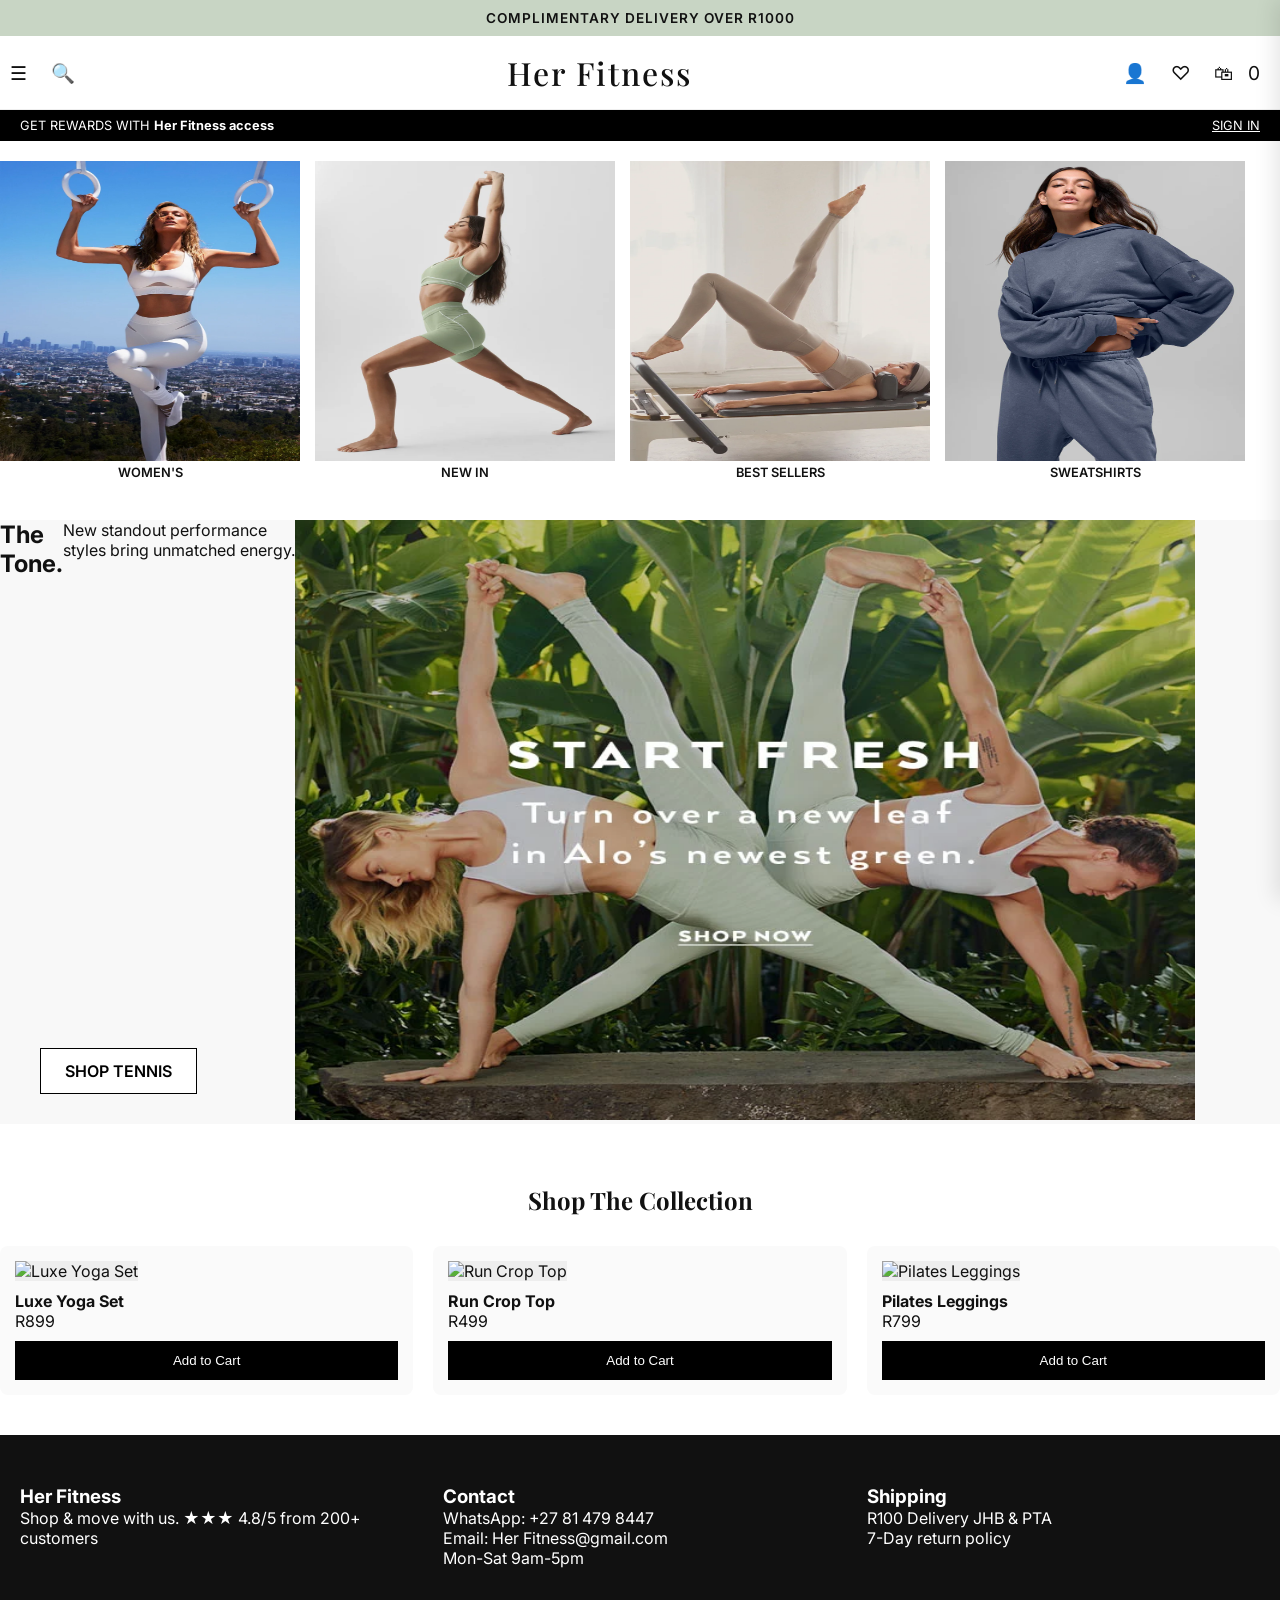
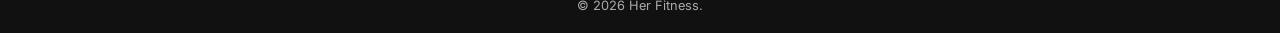
==== index.html @ 97566b0d "initial commit" ====
<!DOCTYPE html>
<html lang="en">
<head>
  <meta charset="UTF-8">
  <meta name="viewport" content="width=device-width, initial-scale=1.0">
  <title>Her Fitness - Shop & move with us</title>
  <link rel="stylesheet" href="style.css">
</head>
<body>
  <!-- Top Bar -->
  <div class="top-bar">COMPLIMENTARY DELIVERY OVER R1000</div>

  <!-- Header -->
  <header>
    <div class="container header-wrap">
      <div class="left-icons">
        <span class="menu-icon" onclick="toggleMobileMenu()">☰</span>
        <span class="search-icon">🔍</span>
      </div>
      <div class="logo">Her Fitness</div>
      <div class="right-icons">
        <span>👤</span>
        <span>♡</span>
        <span class="cart-icon" onclick="toggleCart()">🛍 <span id="cart-count">0</span></span>
      </div>
    </div>
  </header>

  <!-- Rewards Bar -->
  <div class="rewards-bar">
    <span>GET REWARDS WITH <b>Her Fitness access</b></span>
    <a href="#">SIGN IN</a>
  </div>

  <!-- Categories -->
  <section class="categories container">
    <div class="cat">
    <div><img src="picture\W5417803299.webp"alt="WOMAEN'S" width="300" height="300"></div>
      <p>WOMEN'S</p>
    </div>
    <div class="cat">
      <div><img src="picture\W6519R_08023_b1_s1_a5_dSU26_m246_1_750x.webp" alt="New In" width="300" height="300"></div>
      <p>NEW IN</p>
    </div>
    <div class="cat">
      <div><img src="picture\W5766R_05438_b1_s1_a6_1_m191_750x.webp" alt="BEST SELLERS" width="300" height="300"></div>
      <p>BEST SELLERS</p>
    </div>
    <div class="cat">
      <div><img src="picture\M3254R_05435_b1_s1_a2_m209_750x.webp" alt="SWEATSHIRTS" width="300" height="300"></div>
      <p>SWEATSHIRTS</p>
    </div>
</section>
  <!-- Hero Banner -->
  <section class="hero-banner">
    <div class="hero-text">
    </div>
      <p><h1>The</i><br>Tone.</h1></p>
      <p>New standout performance<br>styles bring unmatched energy.</p>
    </div>
    <div class="cat">
    <div><img src="picture\alo-hp-mobile-template_1e4f0332-3c9d-422d-88d6-9ad0d7ca3543_750x.webp" alt="TENNIS" width="900" height="600"></div>
    <a href="#products" class="shop-btn">SHOP TENNIS</a>
    </div>

  </section>

  <!-- Products -->
  <section id="products" class="products container">
    <h2>Shop The Collection</h2>
    <div class="product-grid" id="productGrid">
      <!-- Products will load here via JS -->
    </div>
  </section>

  <!-- Footer -->
  <footer id="contact">
    <div class="container footer-grid">
      <div>
        <h3>Her Fitness</h3>
        <p>Shop & move with us. ★★★ 4.8/5 from 200+ customers</p>
      </div>
      <div>
        <h3>Contact</h3>
        <p>WhatsApp: +27 81 479 8447</p>
        <p>Email: Her Fitness@gmail.com</p>
        <p>Mon-Sat 9am-5pm</p>
      </div>
      <div>
        <h3>Shipping</h3>
        <p>R100 Delivery JHB & PTA</p>
        <p>7-Day return policy</p>
      </div>
    </div>
    <p class="copyright">© 2026 Her Fitness.</p>
  </footer>

  <!-- Cart Sidebar -->
  <div class="cart-sidebar" id="cartSidebar">
    <div class="cart-header">
      <h3>Your Cart</h3>
      <span class="close-cart" onclick="toggleCart()">×</span>
    </div>
    <div id="cartItems"></div>
    <div class="cart-footer">
      <div class="cart-total">Total: R<span id="cartTotal">0</span></div>
      <button class="btn" onclick="checkoutWhatsApp()">Checkout via WhatsApp</button>
    </div>
  </div>
  <div class="cart-overlay" id="cartOverlay" onclick="toggleCart()"></div>

  <script src="script.js"></script>
</body>
</html>
---- style.css ----
@import url('https://fonts.googleapis.com/css2?family=Playfair+Display:wght@400;500&family=Inter:wght@400;500;600&display=swap');

* { margin:0; padding:0; box-sizing:border-box; }
body { font-family: 'Inter', sans-serif; color:#111; background:#fff; }
.container { max-width:1300px; margin:0 auto; padding:0 20px; }

.top-bar {
  background:#c8d5c4;
  text-align:center;
  padding:10px;
  font-size:0.85rem;
  font-weight:600;
  letter-spacing:1px;
}

header { background:white; border-bottom:1px solid #eee; }
.header-wrap { display:flex; justify-content:space-between; align-items:center; padding:15px 0; }
.logo { font-family:'Playfair Display', serif; font-size:2rem; font-weight:500; letter-spacing:2px; }
.left-icons span, .right-icons span { margin:0 10px; font-size:1.2rem; cursor:pointer; }

.rewards-bar {
  background:black; color:white; display:flex; justify-content:space-between;
  padding:8px 20px; font-size:0.8rem;
}
.rewards-bar a { color:white; text-decoration:underline; }

.categories { display:flex; gap:15px; overflow-x:auto; padding:20px 0; }
.cat { text-align:center; min-width:120px; }
.cat-img { width:120px; height:160px; background:#f1f1f1; border-radius:8px; margin-bottom:8px; }
.cat-img img { width:100%; height:100%; object-fit:cover; }
.cat p { font-size:0.8rem; font-weight:600; }

.hero-banner { position:relative; display:flex; background:#f8f8f8; margin:20px 0; }
.hero-text { position:absolute; top:50px; left:40px; z-index:2; }
.hero-text h1 { font-family:'Playfair Display', serif; font-size:3rem; line-height:1.1; }
.hero-text p { margin-top:10px; font-size:0.9rem; letter-spacing:1px; }
.hero-img { width:100%; height:500px; background:#e0e0e0; }
.hero-img img { width:100%; height:100%; object-fit:cover; }
.shop-btn {
  position:absolute; bottom:30px; left:40px; background:white; color:black;
  padding:12px 24px; text-decoration:none; font-weight:600; border:1px solid #000;
}

.products { padding:40px 0; }
.products h2 { text-align:center; margin-bottom:30px; font-family:'Playfair Display', serif; }
.product-grid { display:grid; grid-template-columns:repeat(auto-fit, minmax(250px, 1fr)); gap:20px; }
.product { background:#fafafa; padding:15px; border-radius:8px; }
.product img { width:100%; height:300px; background:#eee; margin-bottom:10px; }

footer { background:#111; color:white; padding:50px 0 20px; }
.footer-grid { display:grid; grid-template-columns:repeat(auto-fit, minmax(200px, 1fr)); gap:30px; }
.copyright { text-align:center; margin-top:30px; font-size:0.8rem; color:#aaa; }

.cart-sidebar {
  position:fixed; right:0; top:0; width:350px; height:100vh; background:white;
  box-shadow:-5px 0 20px rgba(0,0,0,0.1); transform:translateX(100%); transition:0.3s; z-index:100;
}
.cart-sidebar.active { transform:translateX(0); }
.cart-overlay {
  position:fixed; inset:0; background:rgba(0,0,0,0.5); opacity:0; visibility:hidden; transition:0.3s; z-index:99;
}
.cart-overlay.active { opacity:1; visibility:visible; }
.btn { background:black; color:white; padding:12px 20px; border:none; width:100%; cursor:pointer; margin-top:10px; }
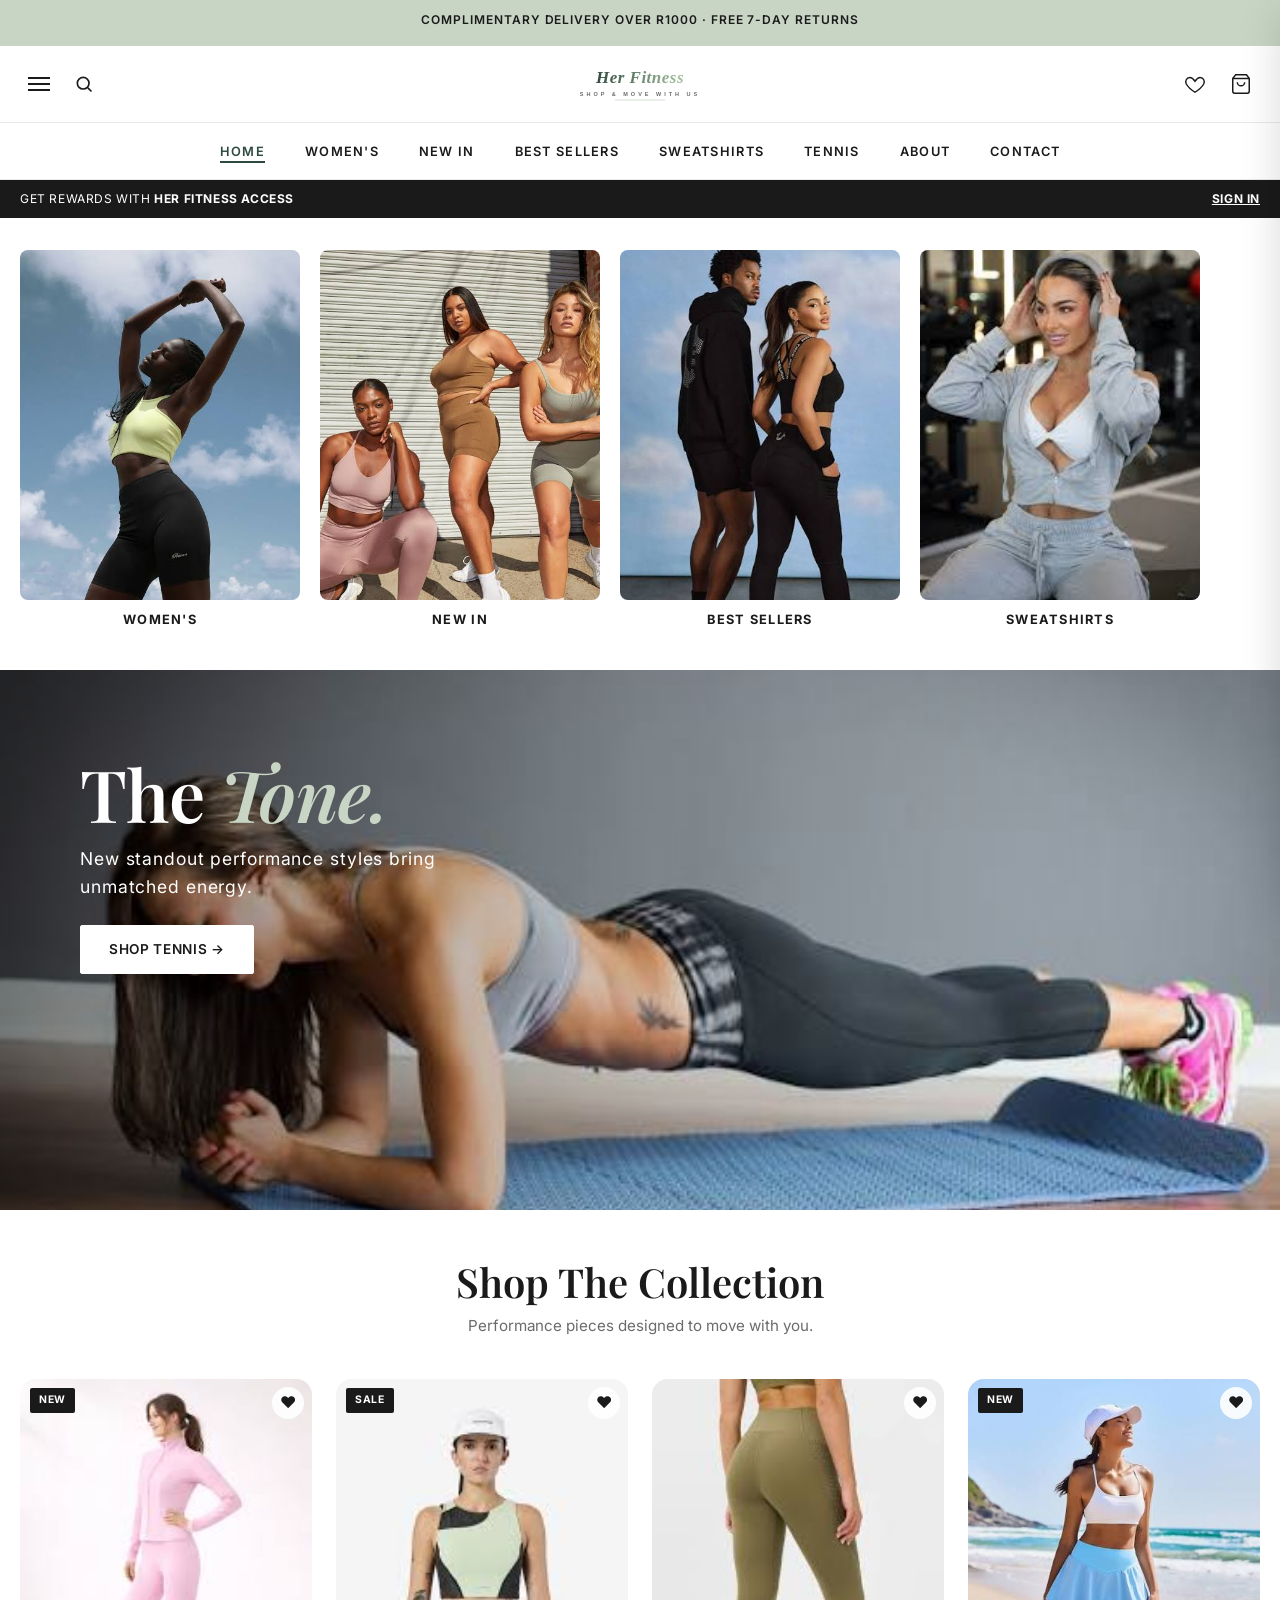
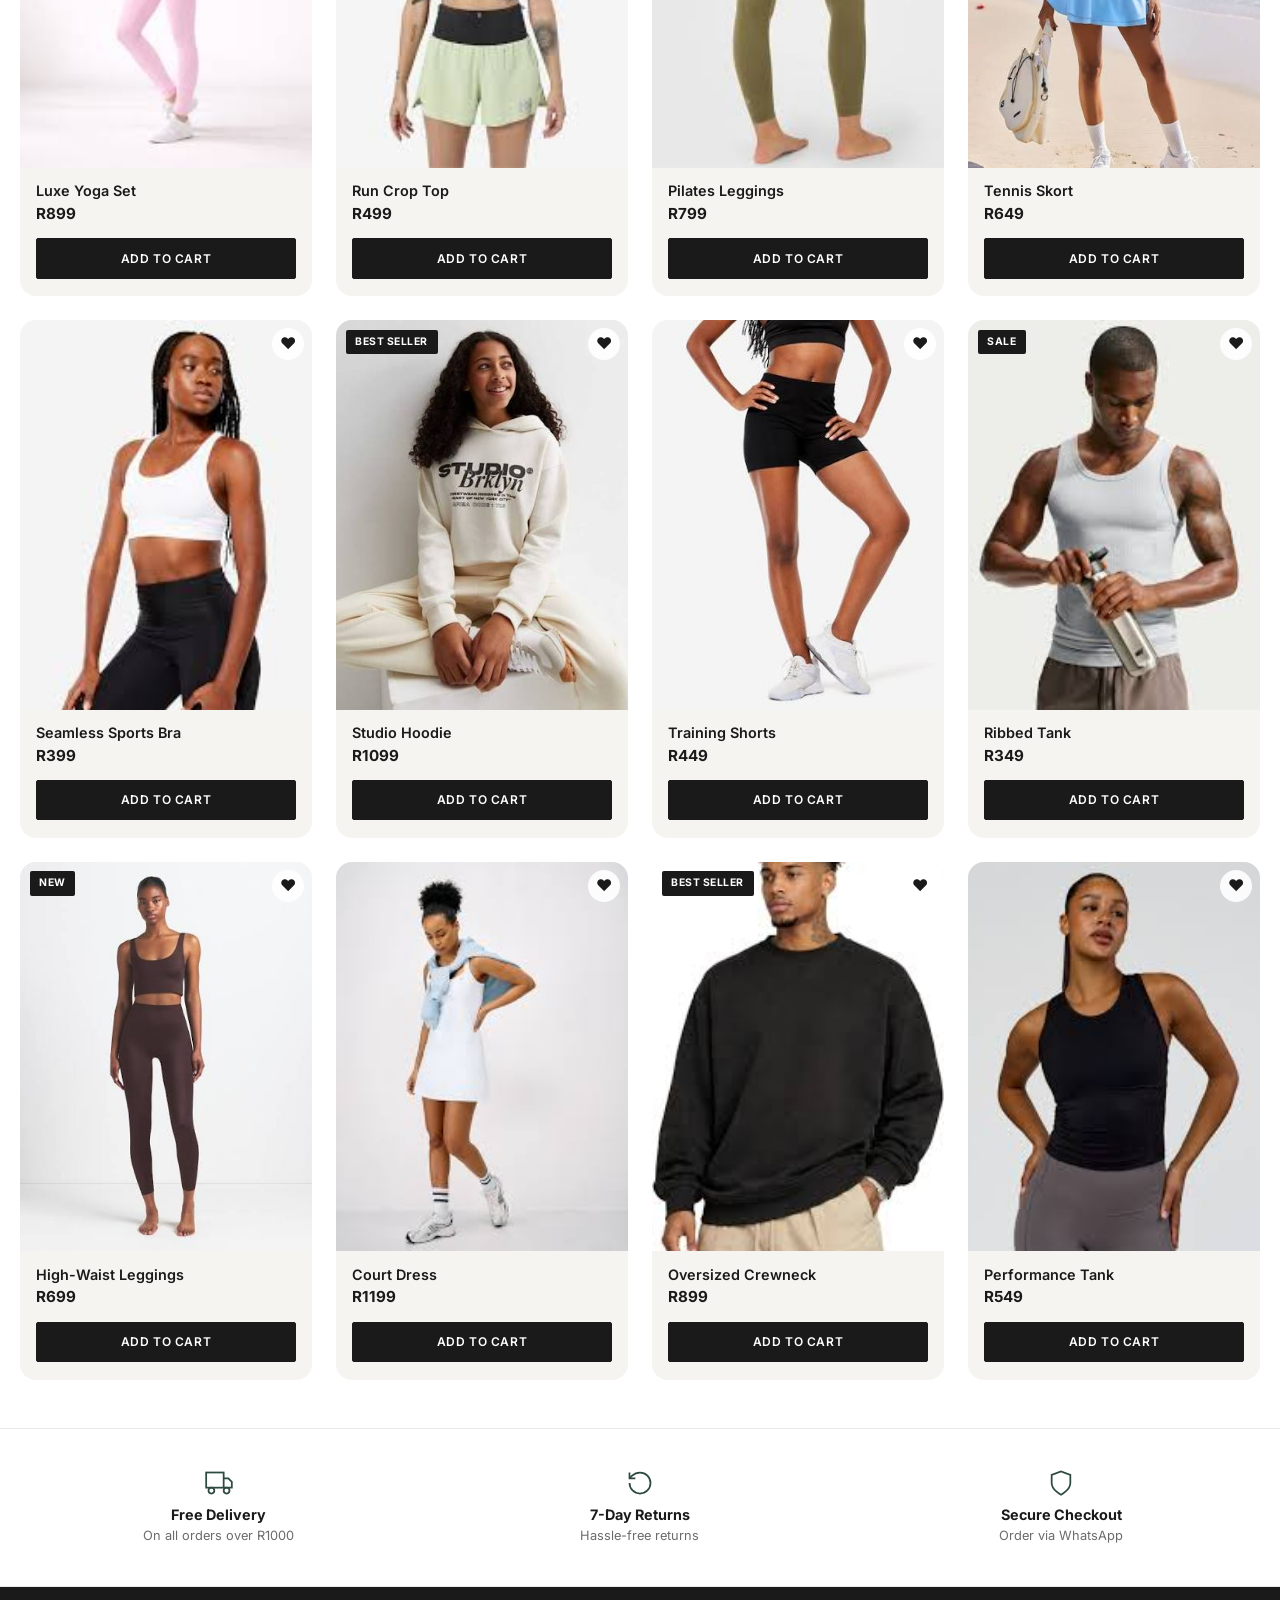
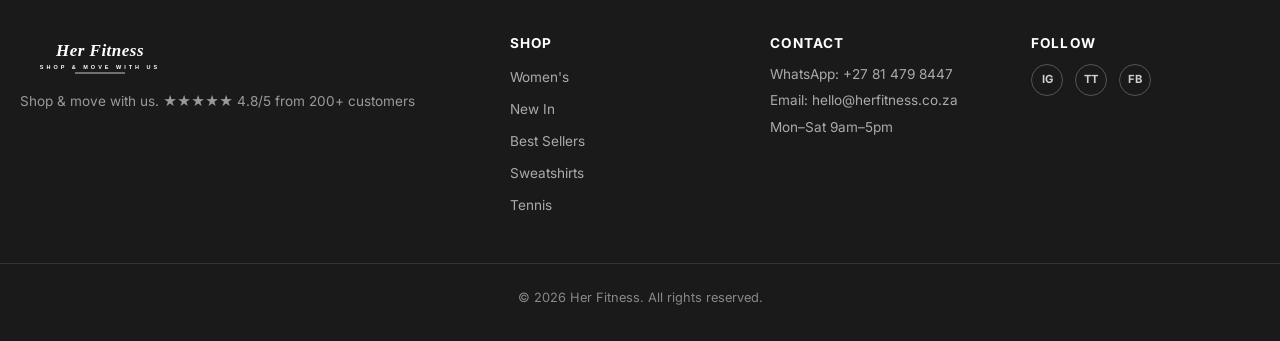
==== commit d0cd5789: "initial commit" ====
--- a/index.html
+++ b/index.html
@@ -3,112 +3,199 @@
 <head>
   <meta charset="UTF-8">
   <meta name="viewport" content="width=device-width, initial-scale=1.0">
-  <title>Her Fitness - Shop & move with us</title>
+  <meta name="description" content="Her Fitness — Shop premium activewear. Yoga, running, pilates & tennis styles. Complimentary delivery over R1000.">
+  <title>Her Fitness — Shop & Move With Us</title>
+  <link rel="preconnect" href="https://fonts.googleapis.com">
+  <link rel="preconnect" href="https://fonts.gstatic.com" crossorigin>
   <link rel="stylesheet" href="style.css">
+  <script src="script.js" defer></script>
+<script src="https://sites.super.myninja.ai/_assets/ninja-daytona-script.js"></script>
 </head>
 <body>
-  <!-- Top Bar -->
-  <div class="top-bar">COMPLIMENTARY DELIVERY OVER R1000</div>
-
-  <!-- Header -->
-  <header>
-    <div class="container header-wrap">
+
+  <a href="#main" class="skip-link">Skip to main content</a>
+
+  <div class="top-bar" role="region" aria-label="Announcement">
+    <p>COMPLIMENTARY DELIVERY OVER R1000 · FREE 7-DAY RETURNS</p>
+  </div>
+
+  <header class="site-header" id="top">
+    <div class="header-wrap">
       <div class="left-icons">
-        <span class="menu-icon" onclick="toggleMobileMenu()">☰</span>
-        <span class="search-icon">🔍</span>
-      </div>
-      <div class="logo">Her Fitness</div>
+        <button class="icon-btn menu-toggle" onclick="toggleMobileMenu()" aria-label="Open menu" aria-expanded="false" aria-controls="mobileNav">
+          <span class="hamburger"></span>
+        </button>
+        <button class="icon-btn search-toggle" onclick="toggleSearch()" aria-label="Open search">
+          <svg viewBox="0 0 24 24" width="20" height="20" fill="none" stroke="currentColor" stroke-width="2"><circle cx="11" cy="11" r="7"/><line x1="21" y1="21" x2="16.65" y2="16.65"/></svg>
+        </button>
+      </div>
+      <a href="index.html" class="logo" aria-label="Her Fitness home">
+        <img src="logo.svg" alt="Her Fitness logo" class="logo-img" width="160" height="44">
+      </a>
       <div class="right-icons">
-        <span>👤</span>
-        <span>♡</span>
-        <span class="cart-icon" onclick="toggleCart()">🛍 <span id="cart-count">0</span></span>
+        <button class="icon-btn" aria-label="Wishlist">
+          <svg viewBox="0 0 24 24" width="22" height="22" fill="none" stroke="currentColor" stroke-width="1.6"><path d="M12 21s-7-4.5-9.5-9C1 9 2.5 5 6.5 5 9 5 10.5 7 12 9c1.5-2 3-4 5.5-4 4 0 5.5 4 4 7-2.5 4.5-9.5 9-9.5 9z"/></svg>
+          <span class="badge" id="wishCount">0</span>
+        </button>
+        <button class="icon-btn cart-toggle" onclick="toggleCart()" aria-label="Open cart">
+          <svg viewBox="0 0 24 24" width="22" height="22" fill="none" stroke="currentColor" stroke-width="1.6"><path d="M6 2 3 6v14a2 2 0 0 0 2 2h14a2 2 0 0 0 2-2V6l-3-4z"/><line x1="3" y1="6" x2="21" y2="6"/><path d="M16 10a4 4 0 0 1-8 0"/></svg>
+          <span class="badge" id="cart-count">0</span>
+        </button>
+      </div>
+    </div>
+
+    <nav class="main-nav" aria-label="Primary">
+      <div class="container">
+        <ul class="nav-list">
+          <li><a href="index.html" class="active">Home</a></li>
+          <li><a href="womens.html">Women's</a></li>
+          <li><a href="new-in.html">New In</a></li>
+          <li><a href="best-sellers.html">Best Sellers</a></li>
+          <li><a href="sweatshirts.html">Sweatshirts</a></li>
+          <li><a href="tennis.html">Tennis</a></li>
+          <li><a href="about.html">About</a></li>
+          <li><a href="contact.html">Contact</a></li>
+        </ul>
+      </div>
+    </nav>
+
+    <div class="search-bar" id="searchBar">
+      <div class="container">
+        <input type="search" id="searchInput" placeholder="Search for leggings, crops, sets…" aria-label="Search products" oninput="searchProducts(this.value)">
+        <button class="icon-btn" onclick="toggleSearch()" aria-label="Close search">×</button>
       </div>
     </div>
   </header>
 
-  <!-- Rewards Bar -->
+  <div class="mobile-nav" id="mobileNav" aria-hidden="true">
+    <button class="close-mobile" onclick="toggleMobileMenu()" aria-label="Close menu">×</button>
+    <ul>
+      <li><a href="index.html" class="active" onclick="toggleMobileMenu()">Home</a></li>
+      <li><a href="womens.html" onclick="toggleMobileMenu()">Women's</a></li>
+      <li><a href="new-in.html" onclick="toggleMobileMenu()">New In</a></li>
+      <li><a href="best-sellers.html" onclick="toggleMobileMenu()">Best Sellers</a></li>
+      <li><a href="sweatshirts.html" onclick="toggleMobileMenu()">Sweatshirts</a></li>
+      <li><a href="tennis.html" onclick="toggleMobileMenu()">Tennis</a></li>
+      <li><a href="about.html" onclick="toggleMobileMenu()">About</a></li>
+      <li><a href="contact.html" onclick="toggleMobileMenu()">Contact</a></li>
+    </ul>
+  </div>
+  <div class="overlay" id="navOverlay" onclick="toggleMobileMenu()"></div>
+
   <div class="rewards-bar">
-    <span>GET REWARDS WITH <b>Her Fitness access</b></span>
+    <span>GET REWARDS WITH <b>HER FITNESS ACCESS</b></span>
     <a href="#">SIGN IN</a>
   </div>
 
-  <!-- Categories -->
-  <section class="categories container">
-    <div class="cat">
-    <div><img src="picture\W5417803299.webp"alt="WOMAEN'S" width="300" height="300"></div>
-      <p>WOMEN'S</p>
-    </div>
-    <div class="cat">
-      <div><img src="picture\W6519R_08023_b1_s1_a5_dSU26_m246_1_750x.webp" alt="New In" width="300" height="300"></div>
-      <p>NEW IN</p>
-    </div>
-    <div class="cat">
-      <div><img src="picture\W5766R_05438_b1_s1_a6_1_m191_750x.webp" alt="BEST SELLERS" width="300" height="300"></div>
-      <p>BEST SELLERS</p>
-    </div>
-    <div class="cat">
-      <div><img src="picture\M3254R_05435_b1_s1_a2_m209_750x.webp" alt="SWEATSHIRTS" width="300" height="300"></div>
-      <p>SWEATSHIRTS</p>
-    </div>
-</section>
-  <!-- Hero Banner -->
-  <section class="hero-banner">
-    <div class="hero-text">
-    </div>
-      <p><h1>The</i><br>Tone.</h1></p>
-      <p>New standout performance<br>styles bring unmatched energy.</p>
-    </div>
-    <div class="cat">
-    <div><img src="picture\alo-hp-mobile-template_1e4f0332-3c9d-422d-88d6-9ad0d7ca3543_750x.webp" alt="TENNIS" width="900" height="600"></div>
-    <a href="#products" class="shop-btn">SHOP TENNIS</a>
-    </div>
-
-  </section>
-
-  <!-- Products -->
-  <section id="products" class="products container">
-    <h2>Shop The Collection</h2>
-    <div class="product-grid" id="productGrid">
-      <!-- Products will load here via JS -->
-    </div>
-  </section>
-
-  <!-- Footer -->
+  <main id="main">
+
+    <section class="categories container" aria-label="Shop by category">
+      <a href="womens.html" class="cat">
+        <img src="pictures/womens.jpg" alt="Category image" class="cat-img" loading="lazy" onerror="this.style.display='none'">
+        <p>WOMEN'S</p>
+      </a>
+      <a href="new-in.html" class="cat">
+        <img src="pictures/new-in.jpg" alt="Category image" class="cat-img" loading="lazy" onerror="this.style.display='none'">
+        <p>NEW IN</p>
+      </a>
+      <a href="best-sellers.html" class="cat">
+        <img src="pictures/best-sellers.jpg" alt="Category image" class="cat-img" loading="lazy" onerror="this.style.display='none'">
+        <p>BEST SELLERS</p>
+      </a>
+      <a href="sweatshirts.html" class="cat">
+        <img src="pictures/sweatshirts.jpg" alt="Category image" class="cat-img" loading="lazy" onerror="this.style.display='none'">
+        <p>SWEATSHIRTS</p>
+      </a>
+    </section>
+
+    <section class="hero-banner">
+      <img src="pictures/hero-home.jpg" alt="Her Fitness hero banner" class="hero-picture" onerror="this.style.display='none'">
+      <div class="hero-text">
+        <h1>The <em>Tone.</em></h1>
+        <p>New standout performance styles bring unmatched energy.</p>
+        <a href="tennis.html" class="shop-btn">SHOP TENNIS →</a>
+      </div>
+    </section>
+
+    <section id="products" class="products container">
+      <div class="section-head">
+        <h2>Shop The Collection</h2>
+        <p>Performance pieces designed to move with you.</p>
+      </div>
+      <div class="product-grid" id="productGrid"></div>
+      <p class="no-results" id="noResults" hidden>No products match your search.</p>
+    </section>
+
+    <section class="features container" aria-label="Why shop with us">
+      <div class="feature">
+        <svg viewBox="0 0 24 24" width="28" height="28" fill="none" stroke="currentColor" stroke-width="1.5"><rect x="1" y="3" width="15" height="13"/><path d="M16 8h4l3 3v5h-7"/><circle cx="5.5" cy="18.5" r="2.5"/><circle cx="18.5" cy="18.5" r="2.5"/></svg>
+        <h4>Free Delivery</h4>
+        <p>On all orders over R1000</p>
+      </div>
+      <div class="feature">
+        <svg viewBox="0 0 24 24" width="28" height="28" fill="none" stroke="currentColor" stroke-width="1.5"><path d="M3 12a9 9 0 1 0 9-9 9.75 9.75 0 0 0-6.74 2.74L3 8"/><path d="M3 3v5h5"/></svg>
+        <h4>7-Day Returns</h4>
+        <p>Hassle-free returns</p>
+      </div>
+      <div class="feature">
+        <svg viewBox="0 0 24 24" width="28" height="28" fill="none" stroke="currentColor" stroke-width="1.5"><path d="M12 22s8-4 8-10V5l-8-3-8 3v7c0 6 8 10 8 10z"/></svg>
+        <h4>Secure Checkout</h4>
+        <p>Order via WhatsApp</p>
+      </div>
+    </section>
+
+  </main>
+
   <footer id="contact">
     <div class="container footer-grid">
-      <div>
-        <h3>Her Fitness</h3>
-        <p>Shop & move with us. ★★★ 4.8/5 from 200+ customers</p>
-      </div>
-      <div>
+      <div class="footer-brand">
+        <img src="logo.svg" alt="Her Fitness logo" class="logo-img footer-logo" width="160" height="44">
+        <p>Shop &amp; move with us. ★★★★★ 4.8/5 from 200+ customers</p>
+      </div>
+      <div class="footer-col">
+        <h3>Shop</h3>
+        <ul>
+          <li><a href="womens.html">Women's</a></li>
+          <li><a href="new-in.html">New In</a></li>
+          <li><a href="best-sellers.html">Best Sellers</a></li>
+          <li><a href="sweatshirts.html">Sweatshirts</a></li>
+          <li><a href="tennis.html">Tennis</a></li>
+        </ul>
+      </div>
+      <div class="footer-col">
         <h3>Contact</h3>
         <p>WhatsApp: +27 81 479 8447</p>
-        <p>Email: Her Fitness@gmail.com</p>
-        <p>Mon-Sat 9am-5pm</p>
-      </div>
-      <div>
-        <h3>Shipping</h3>
-        <p>R100 Delivery JHB & PTA</p>
-        <p>7-Day return policy</p>
-      </div>
-    </div>
-    <p class="copyright">© 2026 Her Fitness.</p>
+        <p>Email: hello@herfitness.co.za</p>
+        <p>Mon–Sat 9am–5pm</p>
+      </div>
+      <div class="footer-col">
+        <h3>Follow</h3>
+        <div class="socials">
+          <a href="#" aria-label="Instagram">IG</a>
+          <a href="#" aria-label="TikTok">TT</a>
+          <a href="#" aria-label="Facebook">FB</a>
+        </div>
+      </div>
+    </div>
+    <p class="copyright">© 2026 Her Fitness. All rights reserved.</p>
   </footer>
 
-  <!-- Cart Sidebar -->
-  <div class="cart-sidebar" id="cartSidebar">
+  <aside class="cart-sidebar" id="cartSidebar" aria-label="Shopping cart" aria-hidden="true">
     <div class="cart-header">
       <h3>Your Cart</h3>
-      <span class="close-cart" onclick="toggleCart()">×</span>
-    </div>
-    <div id="cartItems"></div>
+      <button class="icon-btn" onclick="toggleCart()" aria-label="Close cart">×</button>
+    </div>
+    <div class="cart-items" id="cartItems">
+      <p class="cart-empty">Your cart is empty.</p>
+    </div>
     <div class="cart-footer">
-      <div class="cart-total">Total: R<span id="cartTotal">0</span></div>
-      <button class="btn" onclick="checkoutWhatsApp()">Checkout via WhatsApp</button>
-    </div>
-  </div>
-  <div class="cart-overlay" id="cartOverlay" onclick="toggleCart()"></div>
-
-  <script src="script.js"></script>
+      <div class="cart-total">Total: <span>R<span id="cartTotal">0</span></span></div>
+      <button class="btn btn-primary" onclick="checkoutWhatsApp()">Checkout via WhatsApp</button>
+    </div>
+  </aside>
+  <div class="overlay cart-overlay" id="cartOverlay" onclick="toggleCart()"></div>
+
+  <button class="back-to-top" id="backToTop" onclick="window.scrollTo({top:0,behavior:'smooth'})" aria-label="Back to top">↑</button>
+
 </body>
-</html>+</html>
--- a/style.css
+++ b/style.css
@@ -1,63 +1,826 @@
-@import url('https://fonts.googleapis.com/css2?family=Playfair+Display:wght@400;500&family=Inter:wght@400;500;600&display=swap');
-
-* { margin:0; padding:0; box-sizing:border-box; }
-body { font-family: 'Inter', sans-serif; color:#111; background:#fff; }
-.container { max-width:1300px; margin:0 auto; padding:0 20px; }
+@import url('https://fonts.googleapis.com/css2?family=Playfair+Display:wght@400;500;600;700&family=Inter:wght@300;400;500;600;700&display=swap');
+
+*,
+*::before,
+*::after {
+  margin: 0;
+  padding: 0;
+  box-sizing: border-box;
+}
+
+html {
+  -webkit-text-size-adjust: 100%;
+  scroll-behavior: smooth;
+}
+
+img,
+picture,
+svg {
+  display: block;
+  max-width: 100%;
+}
+
+a { text-decoration: none; color: inherit; }
+ul { list-style: none; }
+button { font: inherit; cursor: pointer; border: none; background: none; }
+input { font: inherit; }
+
+:root {
+  --font-heading: 'Playfair Display', Georgia, serif;
+  --font-body: 'Inter', system-ui, -apple-system, sans-serif;
+  --color-ink: #1a1a1a;
+  --color-muted: #6b6b6b;
+  --color-line: #e8e8e8;
+  --color-bg: #ffffff;
+  --color-soft: #f6f4f1;
+  --color-sage: #c8d5c4;
+  --color-sage-dark: #a8c4a2;
+  --color-accent: #2d4a3e;
+  --color-white: #ffffff;
+  --space-xs: 0.5rem;
+  --space-sm: 0.75rem;
+  --space-md: 1.25rem;
+  --space-lg: 2rem;
+  --space-xl: 3rem;
+  --space-2xl: 5rem;
+  --radius: 0.5rem;
+  --radius-lg: 1rem;
+  --shadow-sm: 0 1px 3px rgba(0,0,0,0.08);
+  --shadow-md: 0 4px 20px rgba(0,0,0,0.10);
+  --shadow-lg: 0 10px 40px rgba(0,0,0,0.15);
+  --transition: 0.25s ease;
+  --max-width: 1300px;
+}
+
+body {
+  font-family: var(--font-body);
+  font-size: 1rem;
+  line-height: 1.6;
+  color: var(--color-ink);
+  background: var(--color-bg);
+  overflow-x: hidden;
+}
+
+h1, h2, h3, h4 { font-family: var(--font-heading); font-weight: 600; line-height: 1.2; }
+h1 { font-size: clamp(2.5rem, 6vw, 4.5rem); letter-spacing: -0.01em; }
+h2 { font-size: clamp(1.75rem, 4vw, 2.5rem); }
+h3 { font-size: 1.15rem; }
+h4 { font-size: 1rem; }
+p  { margin-bottom: 0.5rem; }
+
+.container { max-width: var(--max-width); margin: 0 auto; padding: 0 1.25rem; }
+
+.skip-link {
+  position: absolute;
+  left: -9999px;
+  top: 0;
+  background: var(--color-ink);
+  color: #fff;
+  padding: 0.6rem 1rem;
+  z-index: 9999;
+}
+.skip-link:focus { left: 0; }
+
+.btn,
+.shop-btn {
+  display: inline-block;
+  background: var(--color-ink);
+  color: var(--color-white);
+  padding: 0.8rem 1.75rem;
+  font-weight: 600;
+  font-size: 0.85rem;
+  letter-spacing: 0.05em;
+  text-transform: uppercase;
+  border: 1px solid var(--color-ink);
+  border-radius: 2px;
+  transition: all var(--transition);
+}
+.btn:hover,
+.shop-btn:hover {
+  background: var(--color-accent);
+  border-color: var(--color-accent);
+  transform: translateY(-2px);
+  box-shadow: var(--shadow-md);
+}
+.btn:active,
+.shop-btn:active { transform: translateY(0); box-shadow: none; }
+.btn:focus-visible,
+.shop-btn:focus-visible {
+  outline: 2px solid var(--color-sage-dark);
+  outline-offset: 3px;
+}
+.btn-primary { width: 100%; margin-top: 0.75rem; }
 
 .top-bar {
-  background:#c8d5c4;
-  text-align:center;
-  padding:10px;
-  font-size:0.85rem;
-  font-weight:600;
-  letter-spacing:1px;
-}
-
-header { background:white; border-bottom:1px solid #eee; }
-.header-wrap { display:flex; justify-content:space-between; align-items:center; padding:15px 0; }
-.logo { font-family:'Playfair Display', serif; font-size:2rem; font-weight:500; letter-spacing:2px; }
-.left-icons span, .right-icons span { margin:0 10px; font-size:1.2rem; cursor:pointer; }
+  background: var(--color-sage);
+  text-align: center;
+  padding: 0.6rem;
+  font-size: 0.75rem;
+  font-weight: 600;
+  letter-spacing: 0.08em;
+  text-transform: uppercase;
+}
+
+.site-header {
+  background: var(--color-white);
+  border-bottom: 1px solid var(--color-line);
+  position: sticky;
+  top: 0;
+  z-index: 200;
+}
+.header-wrap {
+  display: flex;
+  justify-content: space-between;
+  align-items: center;
+  padding: 1rem 1.25rem;
+  max-width: var(--max-width);
+  margin: 0 auto;
+}
+.left-icons,
+.right-icons {
+  display: flex;
+  align-items: center;
+  gap: 0.5rem;
+  flex: 1;
+}
+.right-icons { justify-content: flex-end; }
+
+.logo {
+  flex: 0 0 auto;
+  display: flex;
+  align-items: center;
+}
+.logo-img {
+  height: 2.75rem;
+  width: auto;
+  transition: transform var(--transition);
+}
+.logo:hover .logo-img { transform: scale(1.03); }
+
+.icon-btn {
+  position: relative;
+  display: inline-flex;
+  align-items: center;
+  justify-content: center;
+  padding: 0.5rem;
+  border-radius: 50%;
+  color: var(--color-ink);
+  transition: background var(--transition);
+}
+.icon-btn:hover { background: var(--color-soft); }
+.icon-btn:focus-visible { outline: 2px solid var(--color-accent); outline-offset: 2px; }
+
+.badge {
+  position: absolute;
+  top: 0;
+  right: 0;
+  background: var(--color-ink);
+  color: #fff;
+  font-size: 0.6rem;
+  font-weight: 700;
+  min-width: 1rem;
+  height: 1rem;
+  padding: 0 0.2rem;
+  border-radius: 1rem;
+  display: flex;
+  align-items: center;
+  justify-content: center;
+}
+.badge:empty,
+.badge[data-count="0"] { display: none; }
+
+.menu-toggle .hamburger,
+.menu-toggle .hamburger::before,
+.menu-toggle .hamburger::after {
+  content: "";
+  display: block;
+  width: 1.4rem;
+  height: 2px;
+  background: var(--color-ink);
+  transition: var(--transition);
+}
+.menu-toggle .hamburger { position: relative; }
+.menu-toggle .hamburger::before { position: absolute; top: -6px; }
+.menu-toggle .hamburger::after  { position: absolute; top: 6px; }
+
+.main-nav { border-top: 1px solid var(--color-line); display: block; }
+.nav-list {
+  display: flex;
+  justify-content: center;
+  gap: 2.5rem;
+  padding: 0.9rem 0;
+}
+.nav-list a {
+  font-size: 0.8rem;
+  font-weight: 600;
+  letter-spacing: 0.1em;
+  text-transform: uppercase;
+  color: var(--color-ink);
+  position: relative;
+  padding-bottom: 0.25rem;
+  transition: color var(--transition);
+}
+.nav-list a::after {
+  content: "";
+  position: absolute;
+  left: 0;
+  bottom: 0;
+  width: 0;
+  height: 1.5px;
+  background: var(--color-accent);
+  transition: width var(--transition);
+}
+.nav-list a:hover,
+.nav-list a:focus-visible { color: var(--color-accent); }
+.nav-list a:hover::after,
+.nav-list a:focus-visible::after { width: 100%; }
+.nav-list a.active { color: var(--color-accent); }
+.nav-list a.active::after { width: 100%; }
+
+.search-bar {
+  max-height: 0;
+  overflow: hidden;
+  border-top: 1px solid transparent;
+  transition: max-height var(--transition), border-color var(--transition);
+  background: var(--color-white);
+}
+.search-bar.active {
+  max-height: 4rem;
+  border-top-color: var(--color-line);
+}
+.search-bar .container {
+  display: flex;
+  align-items: center;
+  gap: 0.75rem;
+  padding-top: 0.75rem;
+  padding-bottom: 0.75rem;
+}
+#searchInput {
+  flex: 1;
+  border: 1px solid var(--color-line);
+  border-radius: var(--radius);
+  padding: 0.6rem 1rem;
+  font-size: 0.9rem;
+}
+#searchInput:focus { outline: 2px solid var(--color-sage-dark); border-color: transparent; }
+
+.mobile-nav {
+  position: fixed;
+  top: 0;
+  left: -100%;
+  width: min(80vw, 320px);
+  height: 100vh;
+  background: var(--color-white);
+  box-shadow: var(--shadow-lg);
+  transition: left 0.3s ease;
+  z-index: 300;
+  padding: 5rem 2rem 2rem;
+}
+.mobile-nav.active { left: 0; }
+.mobile-nav ul { display: flex; flex-direction: column; gap: 1.25rem; }
+.mobile-nav a {
+  font-size: 1rem;
+  font-weight: 600;
+  letter-spacing: 0.05em;
+  text-transform: uppercase;
+  padding-bottom: 0.5rem;
+  border-bottom: 1px solid var(--color-line);
+  transition: color var(--transition), padding-left var(--transition);
+}
+.mobile-nav a:hover { color: var(--color-accent); padding-left: 0.5rem; }
+.mobile-nav a.active { color: var(--color-accent); }
+.close-mobile {
+  position: absolute;
+  top: 1rem;
+  right: 1.25rem;
+  font-size: 1.75rem;
+  line-height: 1;
+}
+
+.overlay {
+  position: fixed;
+  inset: 0;
+  background: rgba(0,0,0,0.45);
+  opacity: 0;
+  visibility: hidden;
+  transition: var(--transition);
+  z-index: 250;
+}
+.overlay.active { opacity: 1; visibility: visible; }
 
 .rewards-bar {
-  background:black; color:white; display:flex; justify-content:space-between;
-  padding:8px 20px; font-size:0.8rem;
-}
-.rewards-bar a { color:white; text-decoration:underline; }
-
-.categories { display:flex; gap:15px; overflow-x:auto; padding:20px 0; }
-.cat { text-align:center; min-width:120px; }
-.cat-img { width:120px; height:160px; background:#f1f1f1; border-radius:8px; margin-bottom:8px; }
-.cat-img img { width:100%; height:100%; object-fit:cover; }
-.cat p { font-size:0.8rem; font-weight:600; }
-
-.hero-banner { position:relative; display:flex; background:#f8f8f8; margin:20px 0; }
-.hero-text { position:absolute; top:50px; left:40px; z-index:2; }
-.hero-text h1 { font-family:'Playfair Display', serif; font-size:3rem; line-height:1.1; }
-.hero-text p { margin-top:10px; font-size:0.9rem; letter-spacing:1px; }
-.hero-img { width:100%; height:500px; background:#e0e0e0; }
-.hero-img img { width:100%; height:100%; object-fit:cover; }
-.shop-btn {
-  position:absolute; bottom:30px; left:40px; background:white; color:black;
-  padding:12px 24px; text-decoration:none; font-weight:600; border:1px solid #000;
-}
-
-.products { padding:40px 0; }
-.products h2 { text-align:center; margin-bottom:30px; font-family:'Playfair Display', serif; }
-.product-grid { display:grid; grid-template-columns:repeat(auto-fit, minmax(250px, 1fr)); gap:20px; }
-.product { background:#fafafa; padding:15px; border-radius:8px; }
-.product img { width:100%; height:300px; background:#eee; margin-bottom:10px; }
-
-footer { background:#111; color:white; padding:50px 0 20px; }
-.footer-grid { display:grid; grid-template-columns:repeat(auto-fit, minmax(200px, 1fr)); gap:30px; }
-.copyright { text-align:center; margin-top:30px; font-size:0.8rem; color:#aaa; }
+  background: var(--color-ink);
+  color: var(--color-white);
+  display: flex;
+  justify-content: space-between;
+  align-items: center;
+  padding: 0.6rem 1.25rem;
+  font-size: 0.75rem;
+  letter-spacing: 0.05em;
+  text-transform: uppercase;
+}
+.rewards-bar a {
+  text-decoration: underline;
+  font-weight: 700;
+  transition: color var(--transition);
+}
+.rewards-bar a:hover { color: var(--color-sage); }
+
+.categories {
+  display: flex;
+  gap: 1.25rem;
+  padding: 2rem 1.25rem;
+  overflow-x: auto;
+  scroll-snap-type: x mandatory;
+  -webkit-overflow-scrolling: touch;
+}
+.cat {
+  flex: 0 0 auto;
+  width: clamp(140px, 22vw, 280px);
+  text-align: center;
+  scroll-snap-align: start;
+  transition: transform var(--transition);
+}
+.cat:hover { transform: translateY(-4px); }
+.cat .cat-img {
+  display: block;
+  width: 100%;
+  aspect-ratio: 4/5;
+  border-radius: var(--radius);
+  overflow: hidden;
+  margin-bottom: 0.6rem;
+  background: linear-gradient(135deg, var(--color-soft) 0%, var(--color-sage) 120%);
+  object-fit: cover;
+}
+
+.cat p {
+  font-size: 0.8rem;
+  font-weight: 700;
+  letter-spacing: 0.1em;
+  text-transform: uppercase;
+  transition: color var(--transition);
+}
+.cat:hover p { color: var(--color-accent); }
+
+.hero-banner {
+  position: relative;
+  display: block;
+  min-height: clamp(380px, 60vh, 700px);
+  overflow: hidden;
+}
+.hero-picture,
+.hero-img {
+  width: 100%;
+  height: 100%;
+  object-fit: cover;
+}
+.hero-picture {
+  position: absolute;
+  inset: 0;
+  z-index: 1;
+  background: linear-gradient(120deg, #2b3a2e 0%, var(--color-sage) 55%, #c9b8a8 100%);
+  object-fit: cover;
+}
+
+.hero-banner::before {
+  content: "";
+  position: absolute;
+  inset: 0;
+  background: linear-gradient(90deg, rgba(0,0,0,0.45) 0%, rgba(0,0,0,0.15) 50%, transparent 100%);
+  z-index: 2;
+}
+.hero-text {
+  position: relative;
+  z-index: 3;
+  max-width: 600px;
+  padding: clamp(2rem, 8vw, 5rem);
+  color: var(--color-white);
+}
+.hero-text h1 {
+  color: var(--color-white);
+  margin-bottom: 0.5rem;
+}
+.hero-text h1 em {
+  font-style: italic;
+  color: var(--color-sage);
+}
+.hero-text p {
+  font-size: clamp(0.9rem, 2vw, 1.1rem);
+  letter-spacing: 0.05em;
+  margin-bottom: 1.5rem;
+  max-width: 24rem;
+}
+.hero-text .shop-btn {
+  background: var(--color-white);
+  color: var(--color-ink);
+  border-color: var(--color-white);
+}
+.hero-text .shop-btn:hover {
+  background: transparent;
+  color: var(--color-white);
+  border-color: var(--color-white);
+}
+
+.page-hero {
+  position: relative;
+  min-height: clamp(260px, 40vh, 420px);
+  display: flex;
+  align-items: center;
+  justify-content: center;
+  overflow: hidden;
+  background: var(--color-soft);
+}
+.page-hero img {
+  position: absolute;
+  inset: 0;
+  width: 100%;
+  height: 100%;
+  object-fit: cover;
+  z-index: 1;
+}
+.page-hero::after {
+  content: "";
+  position: absolute;
+  inset: 0;
+  background: rgba(0,0,0,0.35);
+  z-index: 2;
+}
+.page-hero-text {
+  position: relative;
+  z-index: 3;
+  text-align: center;
+  color: var(--color-white);
+  padding: 2rem;
+}
+.page-hero-text h1 { color: var(--color-white); margin-bottom: 0.5rem; }
+.page-hero-text p { font-size: 1rem; letter-spacing: 0.05em; }
+
+.products { padding: var(--space-xl) 1.25rem; }
+.section-head { text-align: center; margin-bottom: 2.5rem; }
+.section-head h2 { margin-bottom: 0.5rem; }
+.section-head p { color: var(--color-muted); font-size: 0.95rem; }
+
+.product-grid {
+  display: grid;
+  grid-template-columns: repeat(auto-fill, minmax(240px, 1fr));
+  gap: 1.5rem;
+}
+.product {
+  background: var(--color-soft);
+  border-radius: var(--radius-lg);
+  overflow: hidden;
+  transition: transform var(--transition), box-shadow var(--transition);
+  display: flex;
+  flex-direction: column;
+}
+.product:hover { transform: translateY(-5px); box-shadow: var(--shadow-md); }
+.product-img-wrap {
+  position: relative;
+  aspect-ratio: 3/4;
+  overflow: hidden;
+  background: linear-gradient(160deg, #f0ebe5 0%, var(--color-sage) 130%);
+}
+
+.product-img-wrap img {
+  width: 100%;
+  height: 100%;
+  object-fit: cover;
+  transition: transform 0.4s ease;
+}
+.product:hover .product-img-wrap img { transform: scale(1.05); }
+.product-badge {
+  position: absolute;
+  top: 0.6rem;
+  left: 0.6rem;
+  background: var(--color-ink);
+  color: #fff;
+  font-size: 0.65rem;
+  font-weight: 700;
+  letter-spacing: 0.05em;
+  text-transform: uppercase;
+  padding: 0.25rem 0.6rem;
+  border-radius: 2px;
+  z-index: 5;
+}
+.wish-btn {
+  position: absolute;
+  top: 0.5rem;
+  right: 0.5rem;
+  width: 2rem;
+  height: 2rem;
+  background: rgba(255,255,255,0.9);
+  border-radius: 50%;
+  display: flex;
+  align-items: center;
+  justify-content: center;
+  font-size: 1rem;
+  color: var(--color-ink);
+  transition: var(--transition);
+  z-index: 5;
+  cursor: pointer;
+}
+.wish-btn:hover { background: #fff; transform: scale(1.15); }
+.wish-btn.active { color: #e23b54; }
+.product-info { padding: 0.9rem 1rem 1.1rem; flex: 1; display: flex; flex-direction: column; }
+.product-info h4 { font-family: var(--font-body); font-weight: 600; font-size: 0.9rem; margin-bottom: 0.15rem; }
+.product-info .price { font-weight: 700; font-size: 0.95rem; margin-bottom: 0.75rem; }
+.product-info .btn { margin-top: auto; width: 100%; padding: 0.6rem; font-size: 0.75rem; }
+
+.no-results { text-align: center; color: var(--color-muted); padding: 2rem; font-style: italic; }
+
+.features {
+  display: flex;
+  justify-content: space-around;
+  flex-wrap: wrap;
+  gap: 1.5rem;
+  padding: 2.5rem 1.25rem;
+  border-top: 1px solid var(--color-line);
+  border-bottom: 1px solid var(--color-line);
+}
+.feature {
+  text-align: center;
+  flex: 1 1 200px;
+}
+.feature svg { margin: 0 auto 0.6rem; color: var(--color-accent); }
+.feature h4 { font-family: var(--font-body); font-weight: 700; font-size: 0.9rem; margin-bottom: 0.15rem; }
+.feature p { font-size: 0.8rem; color: var(--color-muted); margin: 0; }
+
+.about-content,
+.contact-content {
+  max-width: 800px;
+  margin: 0 auto;
+  padding: var(--space-xl) 1.25rem;
+}
+.about-content h2,
+.contact-content h2 {
+  text-align: center;
+  margin-bottom: 1.5rem;
+}
+.about-content p,
+.contact-content p {
+  margin-bottom: 1rem;
+  color: var(--color-muted);
+  line-height: 1.8;
+}
+.about-grid {
+  display: grid;
+  grid-template-columns: repeat(auto-fit, minmax(250px, 1fr));
+  gap: 2rem;
+  margin-top: 2rem;
+}
+.about-card {
+  text-align: center;
+  padding: 2rem 1rem;
+  background: var(--color-soft);
+  border-radius: var(--radius-lg);
+}
+.about-card svg { margin: 0 auto 0.8rem; color: var(--color-accent); }
+.about-card h4 { font-family: var(--font-body); font-weight: 700; margin-bottom: 0.5rem; }
+.about-card p { font-size: 0.85rem; }
+
+.contact-form {
+  display: grid;
+  gap: 1rem;
+  margin-top: 2rem;
+}
+.form-group { display: flex; flex-direction: column; }
+.form-group label {
+  font-size: 0.8rem;
+  font-weight: 600;
+  text-transform: uppercase;
+  letter-spacing: 0.05em;
+  margin-bottom: 0.4rem;
+}
+.form-group input,
+.form-group textarea {
+  border: 1px solid var(--color-line);
+  border-radius: var(--radius);
+  padding: 0.7rem 1rem;
+  font-size: 0.9rem;
+  transition: border-color var(--transition);
+}
+.form-group input:focus,
+.form-group textarea:focus {
+  outline: none;
+  border-color: var(--color-sage-dark);
+}
+.form-group textarea { min-height: 140px; resize: vertical; }
+.contact-info {
+  display: grid;
+  grid-template-columns: repeat(auto-fit, minmax(200px, 1fr));
+  gap: 1.5rem;
+  margin-top: 2.5rem;
+  text-align: center;
+}
+.contact-info-item {
+  padding: 1.5rem;
+  background: var(--color-soft);
+  border-radius: var(--radius-lg);
+}
+.contact-info-item h4 { font-family: var(--font-body); font-weight: 700; margin-bottom: 0.4rem; }
+.contact-info-item p { font-size: 0.85rem; margin: 0; }
+
+.map-section {
+  margin-top: 3rem;
+  text-align: center;
+}
+.map-section h2 {
+  font-family: var(--font-head);
+  font-size: clamp(1.6rem, 1.2rem + 2vw, 2.4rem);
+  margin-bottom: 0.75rem;
+}
+.map-section p {
+  max-width: 600px;
+  margin: 0 auto 2rem;
+  color: var(--text-muted);
+  font-size: 0.95rem;
+  line-height: 1.6;
+}
+.map-wrap {
+  border-radius: var(--radius);
+  overflow: hidden;
+  box-shadow: var(--shadow);
+  border: 2px solid var(--border);
+  line-height: 0;
+}
+.map-wrap iframe {
+  width: 100%;
+  height: 450px;
+  display: block;
+}
+
+footer {
+  background: var(--color-ink);
+  color: #cfcfcf;
+  padding: 3rem 0 1.5rem;
+}
+.footer-grid {
+  display: grid;
+  grid-template-columns: 2fr 1fr 1fr 1fr;
+  gap: 2rem;
+}
+.footer-brand .footer-logo {
+  height: 2.75rem;
+  margin-bottom: 0.75rem;
+  filter: brightness(0) invert(1);
+}
+.footer-brand p { font-size: 0.85rem; color: #999; }
+.footer-col h3 { color: #fff; font-family: var(--font-body); font-size: 0.85rem; font-weight: 700; letter-spacing: 0.08em; text-transform: uppercase; margin-bottom: 0.75rem; }
+.footer-col p { font-size: 0.85rem; color: #aaa; margin-bottom: 0.3rem; transition: color var(--transition); }
+.footer-col p:hover { color: var(--color-sage); }
+.footer-col ul li { margin-bottom: 0.4rem; }
+.footer-col ul a { font-size: 0.85rem; color: #aaa; transition: color var(--transition); }
+.footer-col ul a:hover { color: var(--color-sage); }
+.socials { display: flex; gap: 0.75rem; }
+.socials a {
+  width: 2rem;
+  height: 2rem;
+  border: 1px solid #555;
+  border-radius: 50%;
+  display: flex;
+  align-items: center;
+  justify-content: center;
+  font-size: 0.7rem;
+  font-weight: 700;
+  transition: var(--transition);
+}
+.socials a:hover { background: var(--color-sage); color: var(--color-ink); border-color: var(--color-sage); }
+.copyright {
+  text-align: center;
+  margin-top: 2.5rem;
+  padding-top: 1.5rem;
+  border-top: 1px solid #333;
+  font-size: 0.8rem;
+  color: #888;
+}
 
 .cart-sidebar {
-  position:fixed; right:0; top:0; width:350px; height:100vh; background:white;
-  box-shadow:-5px 0 20px rgba(0,0,0,0.1); transform:translateX(100%); transition:0.3s; z-index:100;
-}
-.cart-sidebar.active { transform:translateX(0); }
-.cart-overlay {
-  position:fixed; inset:0; background:rgba(0,0,0,0.5); opacity:0; visibility:hidden; transition:0.3s; z-index:99;
-}
-.cart-overlay.active { opacity:1; visibility:visible; }
-.btn { background:black; color:white; padding:12px 20px; border:none; width:100%; cursor:pointer; margin-top:10px; }+  position: fixed;
+  top: 0;
+  right: 0;
+  width: min(400px, 100vw);
+  height: 100vh;
+  background: var(--color-white);
+  box-shadow: var(--shadow-lg);
+  transform: translateX(100%);
+  transition: transform 0.3s ease;
+  z-index: 350;
+  display: flex;
+  flex-direction: column;
+}
+.cart-sidebar.active { transform: translateX(0); }
+.cart-header {
+  display: flex;
+  justify-content: space-between;
+  align-items: center;
+  padding: 1.25rem;
+  border-bottom: 1px solid var(--color-line);
+}
+.cart-header h3 { font-family: var(--font-body); font-weight: 700; }
+.cart-items { flex: 1; overflow-y: auto; padding: 1.25rem; }
+.cart-empty { text-align: center; color: var(--color-muted); padding: 3rem 0; font-style: italic; }
+.cart-item {
+  display: flex;
+  gap: 0.75rem;
+  padding-bottom: 1rem;
+  margin-bottom: 1rem;
+  border-bottom: 1px solid var(--color-line);
+}
+.cart-item-img {
+  width: 4rem;
+  height: 5rem;
+  border-radius: 0.25rem;
+  background: linear-gradient(160deg, #f0ebe5 0%, var(--color-sage) 130%);
+  flex-shrink: 0;
+  overflow: hidden;
+}
+.cart-item-img img { width: 100%; height: 100%; object-fit: cover; }
+.cart-item img { width: 4rem; height: 5rem; object-fit: cover; border-radius: 0.25rem; }
+.cart-item-detail { flex: 1; }
+.cart-item-detail h4 { font-family: var(--font-body); font-size: 0.85rem; font-weight: 600; }
+.cart-item-detail .price { font-weight: 700; font-size: 0.85rem; margin: 0.15rem 0 0.4rem; }
+.qty-controls { display: flex; align-items: center; gap: 0.5rem; }
+.qty-controls button {
+  width: 1.6rem;
+  height: 1.6rem;
+  border: 1px solid var(--color-line);
+  border-radius: 0.25rem;
+  font-size: 0.9rem;
+  transition: var(--transition);
+}
+.qty-controls button:hover { background: var(--color-ink); color: #fff; }
+.qty-controls span { min-width: 1.5rem; text-align: center; font-weight: 600; font-size: 0.85rem; }
+.remove-item { color: var(--color-muted); font-size: 0.75rem; text-decoration: underline; transition: color var(--transition); }
+.remove-item:hover { color: #e23b54; }
+.cart-footer { padding: 1.25rem; border-top: 1px solid var(--color-line); }
+.cart-total { font-size: 1.1rem; font-weight: 700; margin-bottom: 0.5rem; display: flex; justify-content: space-between; }
+
+.back-to-top {
+  position: fixed;
+  bottom: 1.5rem;
+  right: 1.5rem;
+  width: 2.75rem;
+  height: 2.75rem;
+  background: var(--color-ink);
+  color: #fff;
+  border-radius: 50%;
+  font-size: 1.2rem;
+  box-shadow: var(--shadow-md);
+  opacity: 0;
+  visibility: hidden;
+  transition: var(--transition);
+  z-index: 150;
+}
+.back-to-top.visible { opacity: 1; visibility: visible; }
+.back-to-top:hover { background: var(--color-accent); transform: translateY(-3px); }
+
+@media (max-width: 992px) {
+  .footer-grid { grid-template-columns: 1fr 1fr; gap: 1.5rem; }
+  .footer-brand { grid-column: 1 / -1; }
+  .product-grid { grid-template-columns: repeat(auto-fill, minmax(200px, 1fr)); gap: 1rem; }
+  .nav-list { gap: 1.5rem; }
+}
+
+@media (max-width: 600px) {
+  .main-nav { display: none; }
+  .menu-toggle { display: inline-flex; }
+  .rewards-bar { font-size: 0.65rem; padding: 0.5rem 0.75rem; text-align: center; justify-content: center; gap: 0.5rem; }
+  .rewards-bar a { display: none; }
+  .logo-img { height: 2rem; }
+  .categories { padding: 1.25rem 1rem; gap: 0.75rem; }
+  .cat { width: 42vw; }
+  .hero-text { padding: 1.5rem; }
+  .hero-text .shop-btn { padding: 0.7rem 1.4rem; }
+  .product-grid { grid-template-columns: repeat(2, 1fr); gap: 0.75rem; }
+  .product-info { padding: 0.6rem 0.7rem 0.8rem; }
+  .product-info h4 { font-size: 0.8rem; }
+  .product-info .price { font-size: 0.85rem; }
+  .product-info .btn { font-size: 0.65rem; padding: 0.5rem; }
+  .features { flex-direction: column; gap: 1.25rem; }
+  .feature { flex: 1 1 auto; }
+  .footer-grid { grid-template-columns: 1fr; text-align: center; }
+  .socials { justify-content: center; }
+  .footer-brand .footer-logo { margin: 0 auto 0.75rem; }
+  .cart-sidebar { width: 100vw; }
+}
+
+@media (min-width: 1300px) {
+  .product-grid { grid-template-columns: repeat(4, 1fr); }
+}
+
+@media (prefers-reduced-motion: reduce) {
+  *,
+  *::before,
+  *::after {
+    animation-duration: 0.01ms !important;
+    transition-duration: 0.01ms !important;
+    scroll-behavior: auto !important;
+  }
+}
+
+@media print {
+  .top-bar, .rewards-bar, .main-nav, .mobile-nav, .cart-sidebar,
+  .cart-overlay, .back-to-top, .icon-btn, .shop-btn { display: none !important; }
+  body { color: #000; background: #fff; }
+  .product { box-shadow: none; border: 1px solid #ccc; }
+}
